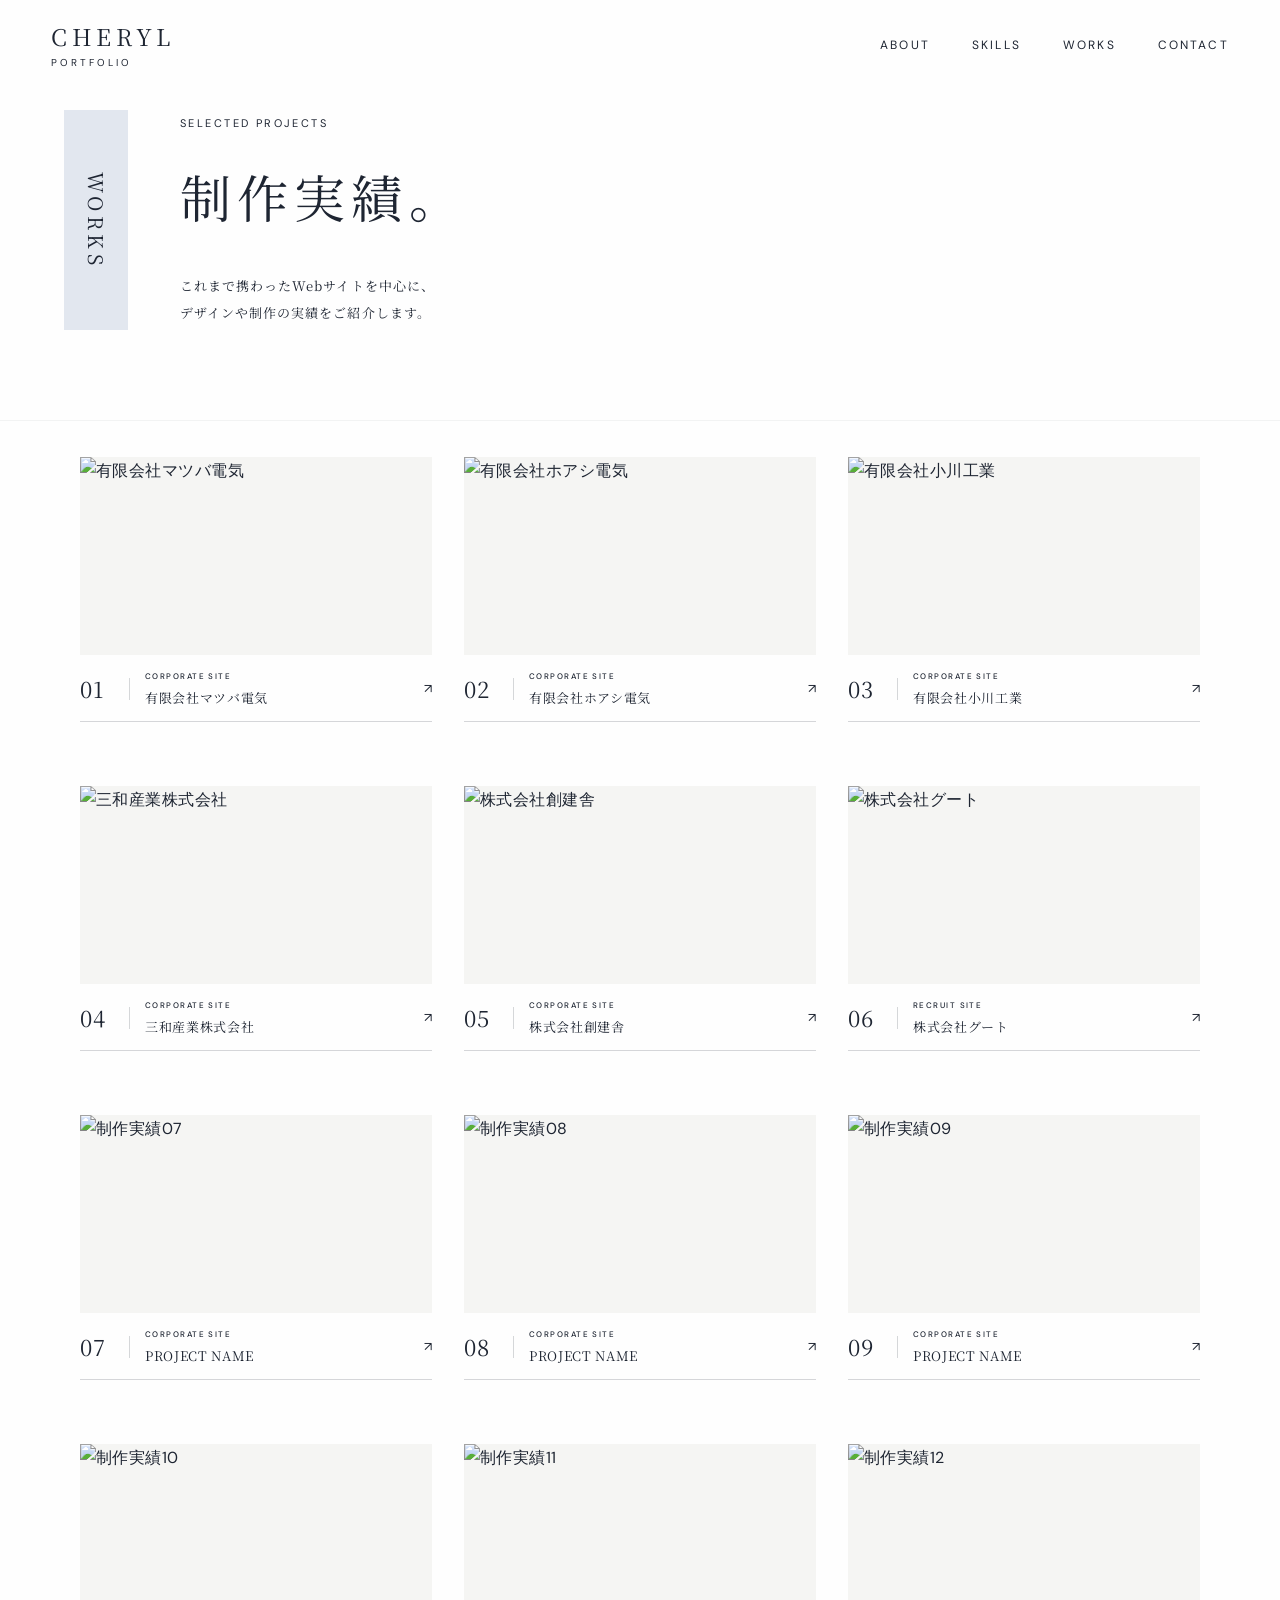
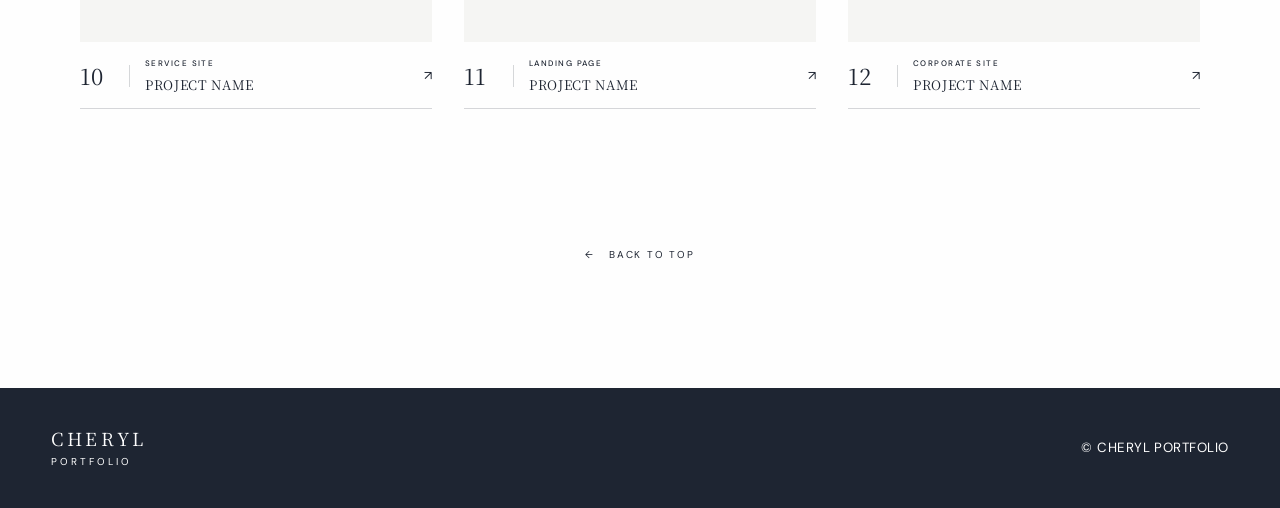
==== works.html @ 63b5ee79 "Add works archive page" ====
<!doctype html>
<html lang="ja">
<head>
    <meta charset="utf-8">
    <meta name="viewport" content="width=device-width, initial-scale=1">
    <title>WORKS | CHERYL PORTFOLIO</title>
    <link rel="preconnect" href="https://fonts.googleapis.com">
    <link rel="preconnect" href="https://fonts.gstatic.com" crossorigin>
    <link href="https://fonts.googleapis.com/css2?family=DM+Sans:wght@400;500;600&family=Noto+Serif+JP:wght@400;500;600&display=swap" rel="stylesheet">
    <link rel="stylesheet" href="style.css">
</head>
<body>
<!-- HEADER -->
<header class="header works-page__header">
    <a class="brand" href="index.html">
    <span class="brand__main">CHERYL</span>
    <span class="brand__sub">PORTFOLIO</span></a>

    <nav class="nav">
        <a href="index.html#about">ABOUT</a>
        <a href="index.html#skills">SKILLS</a>
        <a href="works.html">WORKS</a>
        <a href="index.html#contact">CONTACT</a>
    </nav>
</header>
<main class="works-page">
<!-- ========================================
PAGE TITLE
========================================= -->
<section class="works-page__intro">

<div class="works-page__title-label">
    <span>WORKS</span>
</div>

<div class="works-page__title-content">
    <p class="section__kicker">
    SELECTED PROJECTS
    </p>
    <h1>
        制作実績。
    </h1>
    <p class="works-page__lead">
        これまで携わったWebサイトを中心に、<br>
        デザインや制作の実績をご紹介します。
    </p>
</div>
</section>
<!-- ========================================
PROJECT LIST
========================================= -->
<section class="works-archive">
<div class="works-archive__grid">

    <!-- 01 -->
    <a class="archive-card" href="works/matsuba.html">
    <figure class="archive-card__image">
        <img
        src="assets/projects/archive/work-01.svg"
        alt="有限会社マツバ電気">
    </figure>
    <div class="archive-card__info">
        <span class="archive-card__number">
            01
        </span>
        <div class="archive-card__text">
        <span class="archive-card__category">
            CORPORATE SITE
        </span>
        <h2>
            有限会社マツバ電気
        </h2>
        </div>
        <span class="archive-card__arrow">
            ↗
        </span>
        </div>
    </a>

    <!-- 02 -->
    <a class="archive-card" href="works/hoashi.html">
    <figure class="archive-card__image">
        <img
        src="assets/projects/archive/work-02.svg"
        alt="有限会社ホアシ電気">
    </figure>
    <div class="archive-card__info">
        <span class="archive-card__number">
            02
        </span>
        <div class="archive-card__text">
        <span class="archive-card__category">
            CORPORATE SITE
        </span>
        <h2>
            有限会社ホアシ電気
        </h2>
        </div>
        <span class="archive-card__arrow">
            ↗
        </span>
        </div>
    </a>
    <!-- 03 -->
    <a class="archive-card" href="works/ogawa.html">
    <figure class="archive-card__image">
        <img
        src="assets/projects/archive/work-03.svg"
        alt="有限会社小川工業">
    </figure>
    <div class="archive-card__info">
        <span class="archive-card__number">
            03
        </span>
        <div class="archive-card__text">
        <span class="archive-card__category">
            CORPORATE SITE
        </span>
        <h2>
            有限会社小川工業
        </h2>
        </div>
        <span class="archive-card__arrow">
            ↗
        </span>
        </div>
    </a>
    <!-- 04 -->
    <a class="archive-card" href="works/sanwa.html">
    <figure class="archive-card__image">
        <img
        src="assets/projects/archive/work-04.svg"
        alt="三和産業株式会社">
    </figure>
    <div class="archive-card__info">
        <span class="archive-card__number">
            04
        </span>
        <div class="archive-card__text">
        <span class="archive-card__category">
            CORPORATE SITE
        </span>
        <h2>
            三和産業株式会社
        </h2>
        </div>
        <span class="archive-card__arrow">
            ↗
        </span>
        </div>
    </a>
    <!-- 05 -->
    <a class="archive-card" href="works/soken.html">
    <figure class="archive-card__image">
        <img
        src="assets/projects/archive/work-05.svg"
        alt="株式会社創建舎">
    </figure>
    <div class="archive-card__info">
        <span class="archive-card__number">
            05
        </span>
        <div class="archive-card__text">
        <span class="archive-card__category">
            CORPORATE SITE
        </span>
        <h2>
            株式会社創建舎
        </h2>
        </div>
        <span class="archive-card__arrow">
            ↗
        </span>
        </div>
    </a>
    <!-- 06 -->
    <a class="archive-card" href="works/gut.html">
    <figure class="archive-card__image">
        <img
        src="assets/projects/archive/work-06.svg"
        alt="株式会社グート">
    </figure>
    <div class="archive-card__info">
        <span class="archive-card__number">
            06
        </span>
        <div class="archive-card__text">
        <span class="archive-card__category">
            RECRUIT SITE
        </span>
        <h2>
            株式会社グート
        </h2>
        </div>
        <span class="archive-card__arrow">
            ↗
        </span>
        </div>

    </a>
    <!-- 07 -->
    <a class="archive-card" href="works/project-template.html">
    <figure class="archive-card__image">
        <img
        src="assets/projects/archive/work-07.svg"
        alt="制作実績07">
    </figure>
    <div class="archive-card__info">

        <span class="archive-card__number">
            07
        </span>
        <div class="archive-card__text">
        <span class="archive-card__category">
            CORPORATE SITE
        </span>
        <h2>
            PROJECT NAME
        </h2>
        </div>
        <span class="archive-card__arrow">
            ↗
        </span>
        </div>
    </a>
    <!-- 08 -->
    <a class="archive-card" href="works/project-template.html">
    <figure class="archive-card__image">
        <img
        src="assets/projects/archive/work-08.svg"
        alt="制作実績08">
    </figure>
    <div class="archive-card__info">
        <span class="archive-card__number">
            08
        </span>
        <div class="archive-card__text">
        <span class="archive-card__category">
            CORPORATE SITE
        </span>
        <h2>
            PROJECT NAME
        </h2>
        </div>
        <span class="archive-card__arrow">
            ↗
        </span>
        </div>
    </a>
    <!-- 09 -->
    <a class="archive-card" href="works/project-template.html">
    <figure class="archive-card__image">
        <img
        src="assets/projects/archive/work-09.svg"
        alt="制作実績09">
    </figure>
    <div class="archive-card__info">
        <span class="archive-card__number">
            09
        </span>
        <div class="archive-card__text">
        <span class="archive-card__category">
            CORPORATE SITE
        </span>
        <h2>
            PROJECT NAME
        </h2>
        </div>
        <span class="archive-card__arrow">
            ↗
        </span>
        </div>
    </a>
    <!-- 10 -->
    <a class="archive-card" href="works/project-template.html">
    <figure class="archive-card__image">
        <img
        src="assets/projects/archive/work-10.svg"
        alt="制作実績10">
    </figure>
    <div class="archive-card__info">
        <span class="archive-card__number">
            10
        </span>
        <div class="archive-card__text">
        <span class="archive-card__category">
            SERVICE SITE
        </span>
        <h2>
            PROJECT NAME
        </h2>
        </div>
        <span class="archive-card__arrow">
            ↗
        </span>
        </div>
    </a>
    <!-- 11 -->
    <a class="archive-card" href="works/project-template.html">
    <figure class="archive-card__image">
        <img
        src="assets/projects/archive/work-11.svg"
        alt="制作実績11">
    </figure>
    <div class="archive-card__info">
        <span class="archive-card__number">
            11
        </span>
        <div class="archive-card__text">
        <span class="archive-card__category">
            LANDING PAGE
        </span>
        <h2>
            PROJECT NAME
        </h2>
        </div>
        <span class="archive-card__arrow">
            ↗
        </span>
        </div>
    </a>
    <!-- 12 -->
    <a class="archive-card" href="works/project-template.html">
    <figure class="archive-card__image">
        <img
        src="assets/projects/archive/work-12.svg"
        alt="制作実績12">
    </figure>
    <div class="archive-card__info">
        <span class="archive-card__number">
            12
        </span>
        <div class="archive-card__text">
        <span class="archive-card__category">
            CORPORATE SITE
        </span>
        <h2>
            PROJECT NAME
        </h2>
        </div>
        <span class="archive-card__arrow">
            ↗
        </span>
        </div>
    </a>
</div>
</section>

    <!-- BACK -->
    <div class="works-page__back">
    <a href="index.html#works">
        <span>←</span>
        BACK TO TOP
    </a>
    </div>
</main>
<footer class="footer">
    <div class="brand brand--footer">
    <span class="brand__main">CHERYL</span>
    <span class="brand__sub">PORTFOLIO</span>
    </div>
    <small>
    © CHERYL PORTFOLIO
    </small>
</footer>

</body>
</html>
---- style.css ----
:root{--ice:#E2E7EF;
    --ink:#1E2532;
    --white:#FEFEFE;
    --line:rgba(30,37,50,.18);
    --serif:"Noto Serif JP",serif;
    --sans:"DM Sans",Arial,sans-serif}
*{box-sizing:border-box}
html{scroll-behavior:smooth}
body{margin:0;color:var(--ink);
    background:var(--white);
    font-family:var(--sans);
    line-height:1.8;
    letter-spacing:.03em}
    img{display:block;
        width:100%}
    a{color:inherit;
        text-decoration:none}
    figure,p,h1,h2,h3{margin:0}
    section{scroll-margin-top:90px}

.loader{position:fixed;
    inset:0;
    z-index:9999;
    background:var(--ice);
    display:grid;
    place-items:center;
    transition:opacity .7s ease,
    visibility .7s ease}
    .loader.is-hidden{
        opacity:0;
        visibility:hidden}
    .loader__inner{text-align:center}
    .loader__brand{font-family:var(--serif);
        font-size:28px;
        letter-spacing:.16em;
        line-height:1.2}
        .loader__brand span{
            font-size:12px;
            letter-spacing:.28em}
        .loader__ring{
            width:130px;
            height:130px;
            margin:42px auto 30px;
            border:1px solid var(--ink);
            border-radius:50%;
            position:relative}
            .loader__ring::after{
                content:"";
                position:absolute;
                width:8px;
                height:8px;
                border-radius:50%;
                background:var(--ink);
                top:-4px;
                left:61px;
                animation:spinDot 1.5s linear infinite;
                transform-origin:4px 69px}
            .loader__text{
                font-size:11px;
                letter-spacing:.35em}
            @keyframes spinDot{to{transform:rotate(360deg)}}
.header{height:92px;padding:0 4vw;
    display:flex;
    align-items:center;
    justify-content:space-between;
    position:absolute;
    inset:0 0 auto 0;
    z-index:20}
.brand{display:inline-flex;
    flex-direction:column;
    line-height:1.1}
.brand__main{font-family:var(--serif);
    font-size:23px;
    letter-spacing:.2em}
.brand__sub{font-size:10px;
    letter-spacing:.3em;
    margin-top:7px}
.nav{
    display:flex;
    gap:42px;
    font-size:12px;letter-spacing:.18em}
.nav a{position:relative}
.nav a::after{content:"";
    position:absolute;
    left:0;
    bottom:-6px;
    width:0;
    height:1px;
    background:currentColor;
    transition:.3s}
.nav a:hover::after{width:100%}
.mv{min-height:760px;
    height:100vh;
    position:relative;
    overflow:hidden;
    background:var(--white)}
.mv__image-wrap{
    position:absolute;
    right:0;
    top:0;width:74%;height:100%}
.mv__image{
    height:100%;
    object-fit:cover}
.mv__copy-panel{
    position:absolute;
    left:11.5%;
    top:13%;
    width:220px;
    min-height:520px;
    padding:46px 34px;
    background:var(--ice);
    z-index:3;
    display:flex;
    gap:28px;
    justify-content:center}
.vertical-text{writing-mode:vertical-rl;
    text-orientation:mixed}
.mv__title{font-family:var(--serif);
    font-size:50px;
    font-weight:500;
    line-height:1.55;
    letter-spacing:.08em}
.mv__eyebrow{font-family:var(--serif);
    font-size:15px;
    letter-spacing:.15em;padding-top:70px}
.mv__circle{position:absolute;
    right:9%;
    top:13%;
    width:190px;
    height:190px;
    z-index:4;
    animation:rotateCircle 18s linear infinite}
.mv__circle svg{
    width:100%;
    height:100%}
.mv__circle text{font-family:var(--sans);
    font-size:11px;
    letter-spacing:2.8px;
    fill:var(--white)}
@keyframes rotateCircle{to{transform:rotate(360deg)}}
.mv__index{
    position:absolute;
    left:4.8%;bottom:13%;display:flex;flex-direction:column;align-items:center;gap:10px;font-size:12px}
.mv__index i{
    width:1px;
    height:42px;
    background:var(--ink)}
.scroll{
    position:absolute;
    right:4.5%;
    bottom:7%;
    color:var(--white);
    writing-mode:vertical-rl;
    font-size:11px;
    letter-spacing:.18em;
    display:flex;
    align-items:center;
    gap:14px}
.scroll span{
    display:block;
    width:1px;
    height:56px;
    background:var(--white)}
.section{
    padding:140px 4vw;
    max-width:1440px;
    margin:0 auto}
.section__head{
    display:grid;
    grid-template-columns:80px 1fr;
    gap:40px;
    margin-bottom:70px;
    align-items:start}
.section__label{
    background:var(--ice);min-height:220px;padding:22px 24px;font-family:var(--serif);font-size:21px;letter-spacing:.12em}
.section__kicker{
    font-size:11px;
    letter-spacing:.22em;
    margin-bottom:16px}
.section h2{
    font-family:var(--serif);
    font-weight:500;
    font-size:44px;
    line-height:1.55;
    letter-spacing:.06em
}

/* ABOUT SECTION */
.about__grid{
    display:grid;
    grid-template-columns:1fr 1.05fr;
    gap:8vw;
    align-items:center;
    padding-left:120px
}
.about__text{max-width:540px}
.about__text .lead{
    font-family:var(--serif);
    font-size:22px;
    line-height:2;
    margin-bottom:28px
}
.about__visual{
    aspect-ratio:4/3;
    overflow:hidden}
.about__visual img{
        height:100%;
        object-fit:cover
}

/* SKILLS SECTION */
.skills{
    background:linear-gradient(90deg,var(--white),#f8fafc)}
.skills__grid{
    position: relative;
    padding-left:120px;
    display:grid;
    grid-template-columns:repeat(4,1fr);
    border-top:1px solid var(--line);
    border-left:1px solid var(--line)}
.skills__grid::after {
    content: "";
    position: absolute;
    left: 0;
    bottom: 0;
    width: 120px;
    height: 1px;
    background: var(--line);
}
.skill-card{
    min-height:280px;
    padding:34px 28px;
    border-right:1px solid var(--line);
    border-bottom:1px solid var(--line);
    transition:.3s ease}
.skill-card:hover{
    background:var(--ice)}
.skill-card__no{font-size:11px;opacity:.6}
.skill-card h3{font-family:var(--serif);
    font-size:22px;
    font-weight:500;
    margin:48px 0 20px;
    letter-spacing:.12em}
.skill-card p{font-size:13px}

/* WORKS SECTION */
.works__grid{
    padding-left:120px;
    display:grid;
    grid-template-columns:repeat(3,1fr);
    gap:64px 28px
}
.work-card figure{
    aspect-ratio:4/3;
    overflow:hidden;
    background:var(--ice)
}
.work-card img{
    height:100%;
    object-fit:cover;
    transition:transform .55s ease
}
.work-card:hover img{transform:scale(1.035)}
.work-card__meta{
    display:flex;
    justify-content:space-between;
    margin-top:18px;
    padding-top:12px;
    border-top:1px solid var(--line)
}
.work-card__meta span{font-family:var(--serif);font-size:18px}
.work-card__meta small{font-size:10px;letter-spacing:.15em}
.work-card h3{font-family:var(--serif);font-weight:500;font-size:21px;margin-top:14px}
.work-card p{font-size:12px;opacity:.65;margin-top:4px}
/* WORKS VIEW MORE */
.works__more {
    display: flex;
    justify-content: flex-end;
    margin-top: 64px;
}
.works__button {
    width: 220px;
    height: 62px;
    padding: 0 24px;
    display: flex;
    align-items: center;
    justify-content: space-between;
    background: #1E2532;
    border: 1px solid #1E2532;
    color: #FEFEFE;
    font-size: 11px;
    letter-spacing: .18em;
    transition: .3s ease;
}
.works__button span {
    font-size: 16px;
    transition: transform .3s ease;
}
/* hover */
.works__button:hover {
    background: #FEFEFE;
    color: #1E2532;
}
.works__button:hover span {
    transform: translate(3px, -3px);
}
/* CONTACT SECTION */
.contact{
    background:var(--ice);
    padding:120px 5vw;
    margin-top:30px
}
.contact__inner{
    max-width:1100px;
    margin:0 auto;
    display:grid;
    grid-template-columns:140px 1fr auto;
    gap:42px;
    align-items:center
}
.contact__label{writing-mode:vertical-rl;font-family:var(--serif);letter-spacing:.2em}
.contact h2{font-family:var(--serif);font-weight:500;font-size:42px;line-height:1.55;margin-bottom:14px}
.contact p{font-size:13px}
.contact__button{min-width:220px;height:62px;border:1px solid var(--ink);display:flex;align-items:center;justify-content:space-between;padding:0 24px;font-size:11px;letter-spacing:.18em;transition:.3s}
.contact__button:hover{background:var(--ink);color:var(--white)}
.footer{background:var(--ink);color:var(--white);min-height:120px;padding:30px 4vw;display:flex;align-items:center;justify-content:space-between}
.brand--footer .brand__main{font-size:18px}
.footer p{font-size:10px;letter-spacing:.14em}
.reveal{opacity:0;transform:translateY(24px);transition:opacity .8s ease,transform .8s ease}
.reveal.is-visible{opacity:1;transform:none}
@media(max-width:980px){
    .nav{gap:18px}
    .mv__image-wrap{width:100%;opacity:.72}
    .mv__copy-panel{left:7%;top:15%}
    .section{padding:100px 5vw}
    .about__grid,.skills__grid,.works__grid{padding-left:0}
    .skills__grid{grid-template-columns:repeat(2,1fr)}
    .works__grid{grid-template-columns:repeat(2,1fr)}
    .contact__inner{grid-template-columns:1fr}
    .contact__label{writing-mode:horizontal-tb}
}
@media(max-width:680px){
    .header{height:72px}
    .nav{display:none}
    .mv{min-height:680px}
    .mv__copy-panel{width:180px;min-height:430px;left:7%;top:18%;padding:30px 24px}
    .mv__title{font-size:38px}
    .mv__eyebrow{font-size:12px}
    .mv__circle{width:130px;height:130px;right:5%;top:18%}
    .section__head{grid-template-columns:54px 1fr;gap:20px}
    .section__label{min-height:170px;padding:18px 14px;font-size:16px}
    .section h2,.contact h2{font-size:32px}
    .about__grid{grid-template-columns:1fr}
    .skills__grid,.works__grid{grid-template-columns:1fr}
    .skill-card{min-height:auto}
    .mv__image-wrap {
    width: 100%;
    height: 100%;
    opacity: 1;}
    /* .mv__image {
    width: 100%;
    height: 100%;
    object-fit: cover;
    object-position: 32% center;} */

  /* キャッチコピーを右側へ */
    /* .mv__copy-panel {
    left: auto;
    right: 5%;
    top: 17%;
    width: 165px;
    min-height: 420px;
    padding: 28px 20px;}
    .mv__title {
    font-size: 36px;}
    .mv__eyebrow {
    font-size: 11px;
    padding-top: 60px;} */

}
.skill-card__icon {
    display: block;
    width: 48px;
    height: 48px;
    object-fit: contain;
    margin: 0 0 24px;
}
.skills__grid .skill-card {
    background: rgba(231, 233, 238, 0.25);
}
/* =========================================
   WORKS ARCHIVE PAGE
========================================= */

.works-page {
  padding-top: 40px;
  color: #1E2532;
}


/* -----------------------------------------
   PAGE INTRO
----------------------------------------- */

.works-page__intro {
  max-width: 1280px;
  margin: 0 auto;
  padding: 70px 5vw 90px;

  display: grid;
  grid-template-columns: 64px 1fr;
  gap: 52px;
}


.works-page__title-label {
  min-height: 220px;

  display: flex;
  justify-content: center;
  align-items: center;

  background: #E2E7EF;
}


.works-page__title-label span {
  writing-mode: vertical-rl;

  font-family: var(--serif);
  font-size: 20px;
  letter-spacing: .22em;
}


.works-page__title-content {
  align-self: center;
}


.works-page__title-content h1 {
  margin: 14px 0 0;

  font-family: var(--serif);
  font-size: clamp(38px, 4vw, 54px);
  font-weight: 400;
  letter-spacing: .12em;
}


.works-page__lead {
  margin-top: 30px;

  font-family: var(--serif);
  font-size: 13px;
  line-height: 2.1;
  letter-spacing: .08em;
}


/* -----------------------------------------
   ARCHIVE
----------------------------------------- */

.works-archive {
  padding: 36px 5vw 130px;

  border-top: 1px solid rgba(30, 37, 50, .05);
}


.works-archive__grid {
  max-width: 1120px;
  margin: 0 auto;

  display: grid;
  grid-template-columns: repeat(3, minmax(0, 1fr));

  column-gap: 32px;
  row-gap: 64px;
}


/* -----------------------------------------
   CARD
----------------------------------------- */

.archive-card {
  display: block;

  min-width: 0;

  color: #1E2532;
  text-decoration: none;
}


.archive-card__image {
  width: 100%;

  margin: 0;

  aspect-ratio: 16 / 9;

  overflow: hidden;

  background: #F5F5F3;
}


.archive-card__image img {
  width: 100%;
  height: 100%;

  display: block;

  object-fit: cover;

  transition:
    transform .7s cubic-bezier(.2, .6, .2, 1),
    opacity .4s ease;
}


.archive-card:hover .archive-card__image img {
  transform: scale(1.035);
}


/* -----------------------------------------
   CARD INFORMATION
----------------------------------------- */

.archive-card__info {
  position: relative;

  min-height: 67px;

  display: grid;
  grid-template-columns: 50px 1fr 20px;
  gap: 15px;

  align-items: center;

  padding: 14px 0 13px;

  border-bottom: 1px solid rgba(30, 37, 50, .18);
}


.archive-card__number {
  padding-right: 14px;

  border-right: 1px solid rgba(30, 37, 50, .18);

  font-family: var(--serif);
  font-size: 22px;
  line-height: 1;
  letter-spacing: .04em;
}


.archive-card__text {
  min-width: 0;
}


.archive-card__category {
  display: block;

  margin-bottom: 5px;

  font-family: var(--sans);
  font-size: 8px;
  font-weight: 500;

  letter-spacing: .18em;
}


.archive-card__text h2 {
  margin: 0;

  overflow: hidden;

  font-family: var(--serif);
  font-size: 13px;
  font-weight: 400;

  line-height: 1.5;
  letter-spacing: .05em;

  white-space: nowrap;
  text-overflow: ellipsis;
}


.archive-card__arrow {
  justify-self: end;

  font-size: 13px;

  transition: transform .3s ease;
}


.archive-card:hover .archive-card__arrow {
  transform: translate(3px, -3px);
}


/* -----------------------------------------
   BACK
----------------------------------------- */

.works-page__back {
  padding: 0 5vw 120px;

  text-align: center;
}


.works-page__back a {
  display: inline-flex;
  align-items: center;
  gap: 14px;

  color: #1E2532;

  font-size: 10px;
  letter-spacing: .18em;
}


.works-page__back span {
  transition: transform .3s ease;
}


.works-page__back a:hover span {
  transform: translateX(-4px);
}


/* =========================================
   TABLET
========================================= */

@media (max-width: 960px) {

  .works-page__intro {
    padding-top: 50px;

    grid-template-columns: 58px 1fr;

    gap: 36px;
  }


  .works-archive__grid {
    grid-template-columns: repeat(2, minmax(0, 1fr));

    column-gap: 24px;
    row-gap: 58px;
  }

}


/* =========================================
   SMARTPHONE
========================================= */

@media (max-width: 680px) {

  .works-page {
    padding-top: 0;
  }


  .works-page__intro {
    padding:
      50px
      5vw
      65px;

    grid-template-columns: 48px 1fr;

    gap: 22px;
  }


  .works-page__title-label {
    min-height: 190px;
  }


  .works-page__title-label span {
    font-size: 15px;
  }


  .works-page__title-content h1 {
    font-size: 32px;
  }


  .works-page__lead {
    margin-top: 22px;

    font-size: 11px;
  }


  .works-archive {
    padding:
      30px
      5vw
      90px;
  }


  /* SPは2カラム */
  .works-archive__grid {
    grid-template-columns: repeat(2, minmax(0, 1fr));

    column-gap: 12px;
    row-gap: 42px;
  }


  .archive-card__info {
    min-height: 58px;

    grid-template-columns: 34px 1fr 14px;

    gap: 8px;

    padding:
      11px
      0;
  }


  .archive-card__number {
    padding-right: 7px;

    font-size: 17px;
  }


  .archive-card__category {
    margin-bottom: 3px;

    font-size: 6px;
    letter-spacing: .12em;
  }


  .archive-card__text h2 {
    font-size: 10px;
  }


  .archive-card__arrow {
    font-size: 10px;
  }


  .works-page__back {
    padding-bottom: 80px;
  }

}


/* =========================================
   SMALL SMARTPHONE
========================================= */

@media (max-width: 480px) {

  /*
    かなり小さい端末では1カラム。
    写真・会社名の視認性を優先します。
  */

  .works-archive__grid {
    grid-template-columns: 1fr;

    row-gap: 52px;
  }


  .archive-card__info {
    grid-template-columns: 45px 1fr 18px;

    gap: 12px;
  }


  .archive-card__number {
    font-size: 20px;
  }


  .archive-card__category {
    font-size: 7px;
  }


  .archive-card__text h2 {
    font-size: 12px;
  }

}
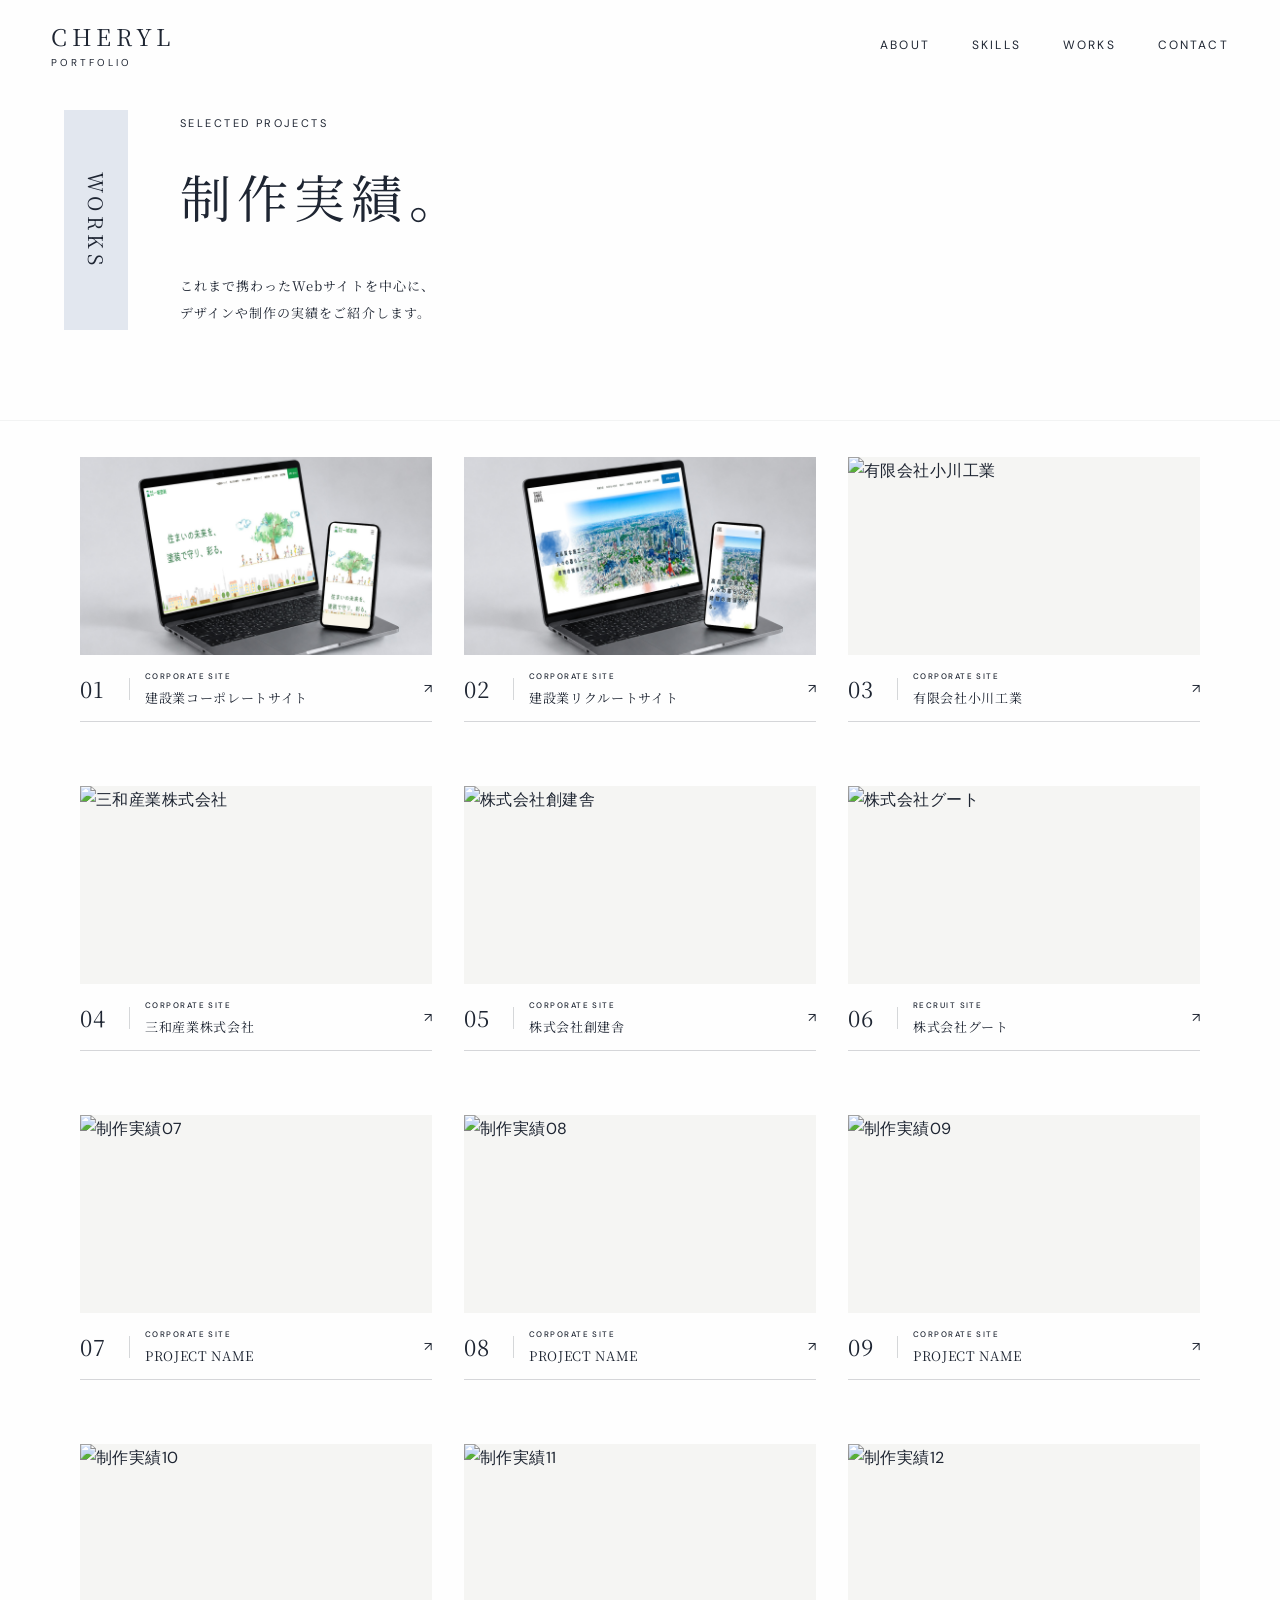
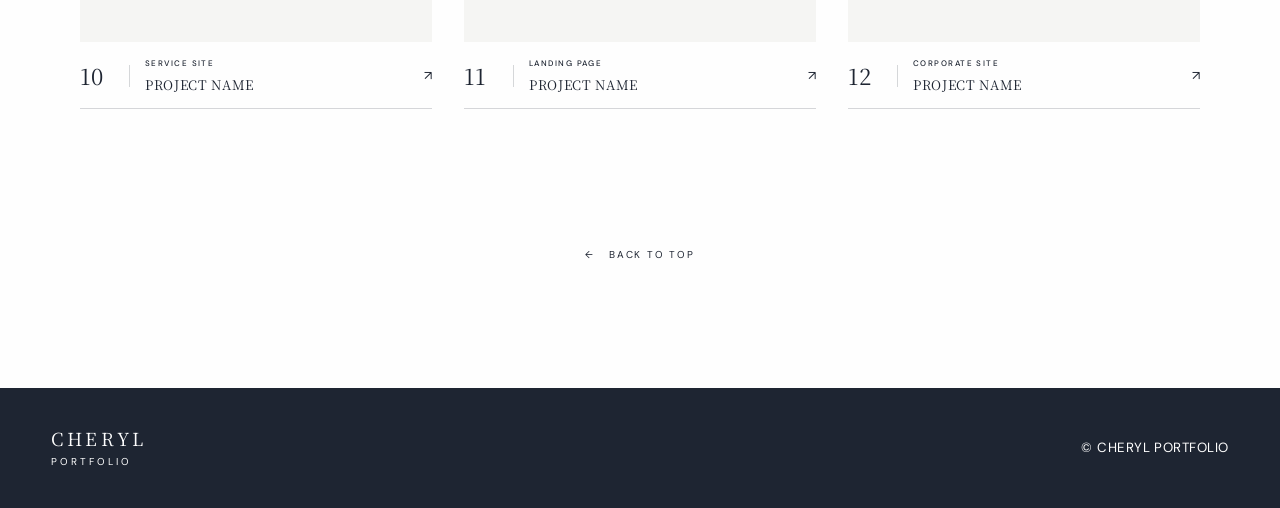
==== commit c17ac803: "Update portfolio" ====
--- a/works.html
+++ b/works.html
@@ -53,11 +53,11 @@
 <div class="works-archive__grid">
 
     <!-- 01 -->
-    <a class="archive-card" href="works/matsuba.html">
-    <figure class="archive-card__image">
-        <img
-        src="assets/projects/archive/work-01.svg"
-        alt="有限会社マツバ電気">
+    <a class="archive-card" href="works/project-ichijyou.html">
+    <figure class="archive-card__image">
+        <img
+        src="assets/images/works/ichijyou/works-ichjyou.jpg"
+        alt="一城塗装">
     </figure>
     <div class="archive-card__info">
         <span class="archive-card__number">
@@ -68,7 +68,7 @@
             CORPORATE SITE
         </span>
         <h2>
-            有限会社マツバ電気
+            建設業コーポレートサイト
         </h2>
         </div>
         <span class="archive-card__arrow">
@@ -78,11 +78,11 @@
     </a>
 
     <!-- 02 -->
-    <a class="archive-card" href="works/hoashi.html">
-    <figure class="archive-card__image">
-        <img
-        src="assets/projects/archive/work-02.svg"
-        alt="有限会社ホアシ電気">
+    <a class="archive-card" href="works/project-soshu.html">
+    <figure class="archive-card__image">
+        <img
+        src="assets/images/works/soshu/works-soshu.jpg"
+        alt="SOSHU">
     </figure>
     <div class="archive-card__info">
         <span class="archive-card__number">
@@ -93,7 +93,7 @@
             CORPORATE SITE
         </span>
         <h2>
-            有限会社ホアシ電気
+            建設業リクルートサイト
         </h2>
         </div>
         <span class="archive-card__arrow">
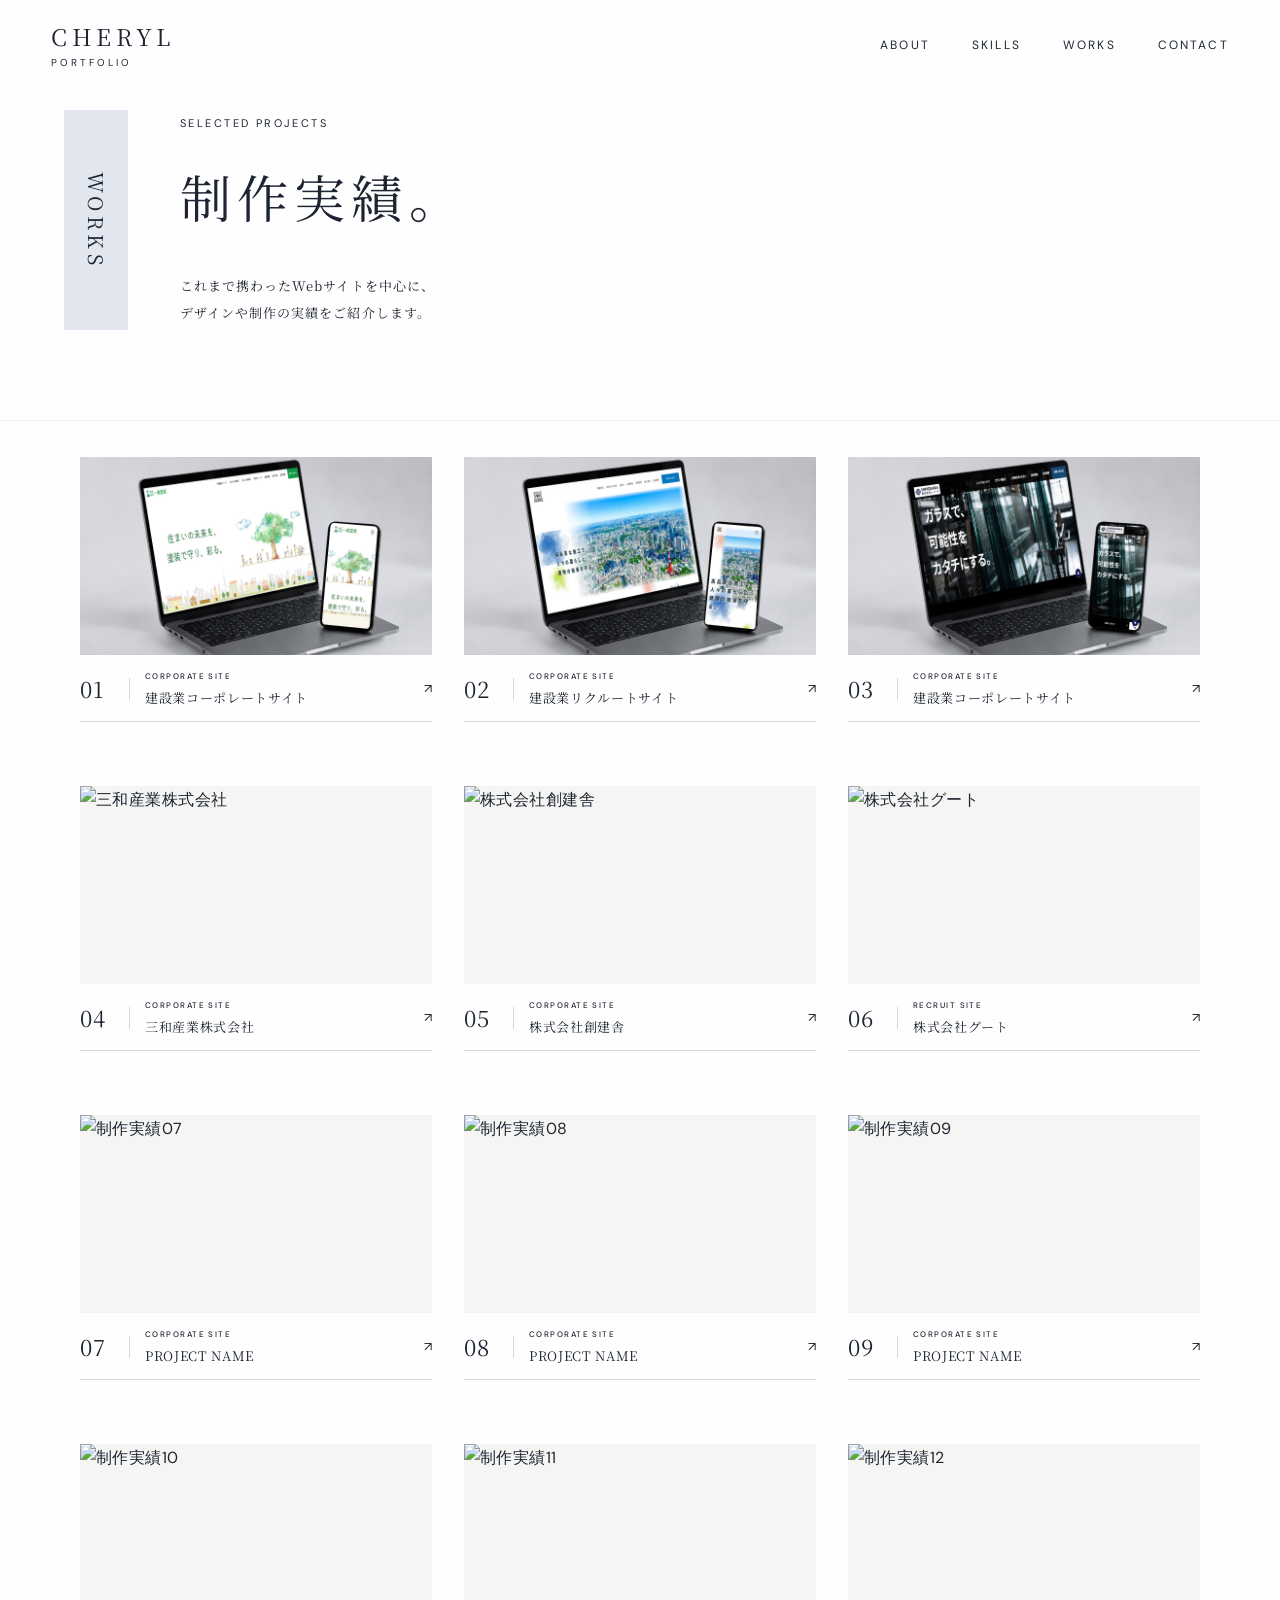
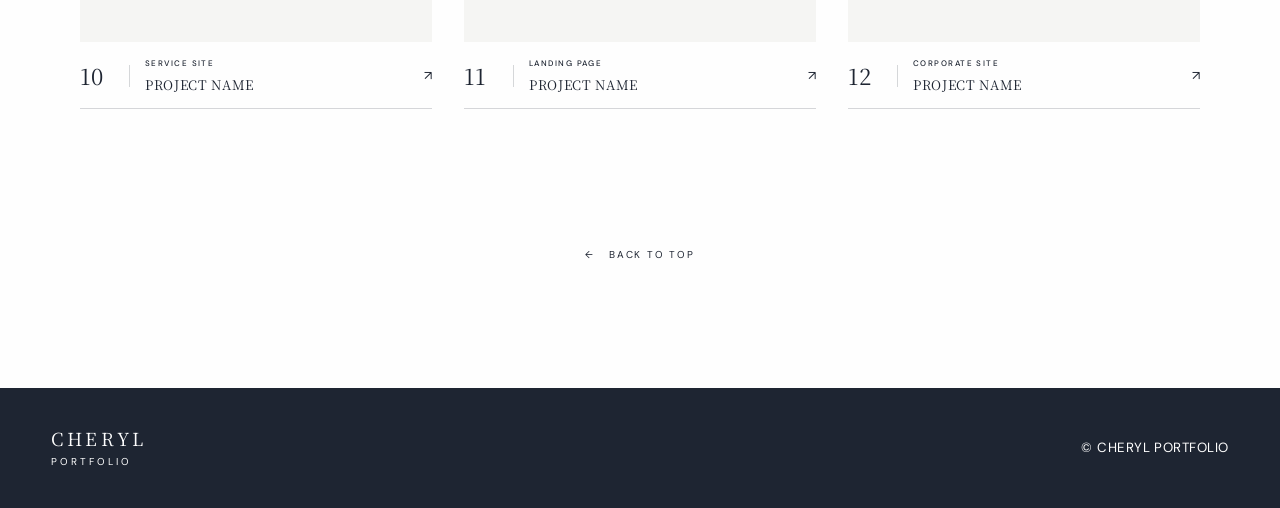
==== commit 93c4134f: "Update portfolio" ====
--- a/works.html
+++ b/works.html
@@ -102,11 +102,11 @@
         </div>
     </a>
     <!-- 03 -->
-    <a class="archive-card" href="works/ogawa.html">
-    <figure class="archive-card__image">
-        <img
-        src="assets/projects/archive/work-03.svg"
-        alt="有限会社小川工業">
+    <a class="archive-card" href="works/project-shinohara.html">
+    <figure class="archive-card__image">
+        <img
+        src="assets/images/works/shinohara/works-shinohara.jpg"
+        alt="shinohara">
     </figure>
     <div class="archive-card__info">
         <span class="archive-card__number">
@@ -117,7 +117,7 @@
             CORPORATE SITE
         </span>
         <h2>
-            有限会社小川工業
+            建設業コーポレートサイト
         </h2>
         </div>
         <span class="archive-card__arrow">
--- a/style.css
+++ b/style.css
@@ -813,4 +813,353 @@
     font-size: 12px;
   }
 
-}+}
+
+/* =========================================================
+   SP RESPONSIVE ADJUSTMENTS
+   ※ MVの見た目は既存デザインを維持するため、この追加CSSでは触れていません。
+========================================================= */
+
+/* ---------- TABLET / SMALL DESKTOP ---------- */
+@media (max-width: 980px) {
+
+  .section {
+    padding: 96px 5vw;
+  }
+
+  .section__head {
+    margin-bottom: 56px;
+  }
+
+  .about__grid {
+    gap: 48px;
+  }
+
+  .works__grid {
+    gap: 52px 22px;
+  }
+
+  .contact {
+    padding: 96px 5vw;
+  }
+
+  .contact__inner {
+    gap: 28px;
+  }
+
+}
+
+
+/* ---------- SMARTPHONE ---------- */
+@media (max-width: 680px) {
+
+  body {
+    overflow-x: hidden;
+  }
+
+  /* SECTION COMMON */
+  .section {
+    padding: 76px 5vw;
+  }
+
+  .section__head {
+    grid-template-columns: 46px 1fr;
+    gap: 18px;
+    margin-bottom: 42px;
+  }
+
+  .section__label {
+    min-height: 150px;
+    padding: 16px 12px;
+    font-size: 15px;
+    letter-spacing: .1em;
+  }
+
+  .section__kicker {
+    margin-bottom: 10px;
+    font-size: 9px;
+    letter-spacing: .18em;
+  }
+
+  .section h2 {
+    font-size: clamp(27px, 8vw, 34px);
+    line-height: 1.55;
+    letter-spacing: .04em;
+  }
+
+
+  /* ABOUT */
+  .about__grid {
+    grid-template-columns: 1fr;
+    gap: 34px;
+    padding-left: 0;
+  }
+
+  .about__text {
+    max-width: none;
+  }
+
+  .about__text .lead {
+    margin-bottom: 20px;
+    font-size: 17px;
+    line-height: 1.95;
+  }
+
+  .about__text p:not(.lead) {
+    font-size: 13px;
+    line-height: 2;
+  }
+
+  .about__visual {
+    aspect-ratio: 4 / 3;
+  }
+
+
+  /* SKILLS */
+  .skills__grid {
+    padding-left: 0;
+    grid-template-columns: 1fr;
+    border-left: 1px solid var(--line);
+  }
+
+  .skills__grid::after {
+    display: none;
+  }
+
+  .skill-card {
+    min-height: auto;
+    padding: 28px 24px 30px;
+  }
+
+  .skill-card__icon {
+    width: 44px;
+    height: 44px;
+    margin: 16px 0 20px;
+  }
+
+  .skill-card h3 {
+    margin: 0 0 14px;
+    font-size: 19px;
+  }
+
+  .skill-card p {
+    font-size: 12px;
+    line-height: 1.8;
+  }
+
+
+  /* TOP WORKS */
+  .works__grid {
+    padding-left: 0;
+    grid-template-columns: 1fr;
+    gap: 48px;
+  }
+
+  .work-card figure {
+    aspect-ratio: 16 / 10;
+  }
+
+  .work-card__meta {
+    margin-top: 14px;
+    padding-top: 10px;
+  }
+
+  .work-card h3 {
+    margin-top: 10px;
+    font-size: 18px;
+  }
+
+  .work-card p {
+    margin-top: 2px;
+    font-size: 11px;
+  }
+
+  .works__more {
+    margin-top: 42px;
+  }
+
+  .works__button {
+    width: 100%;
+    max-width: 100%;
+  }
+
+
+  /* CONTACT */
+  .contact {
+    margin-top: 0;
+    padding: 76px 5vw;
+  }
+
+  .contact__inner {
+    grid-template-columns: 1fr;
+    gap: 26px;
+  }
+
+  .contact__label {
+    writing-mode: horizontal-tb;
+    font-size: 11px;
+    letter-spacing: .18em;
+  }
+
+  .contact h2 {
+    font-size: 28px;
+    line-height: 1.55;
+  }
+
+  .contact p {
+    margin-top: 12px;
+    font-size: 12px;
+    line-height: 1.8;
+  }
+
+  .contact__button {
+    width: 100%;
+    min-width: 0;
+  }
+
+
+  /* FOOTER */
+  .footer {
+    min-height: 104px;
+    padding: 26px 5vw;
+    gap: 20px;
+  }
+
+  .footer p {
+    font-size: 8px;
+  }
+
+
+  /* WORKS ARCHIVE */
+  .works-page__intro {
+    padding: 48px 5vw 58px;
+    grid-template-columns: 44px 1fr;
+    gap: 18px;
+  }
+
+  .works-page__title-label {
+    min-height: 170px;
+  }
+
+  .works-page__title-label span {
+    font-size: 14px;
+    letter-spacing: .16em;
+  }
+
+  .works-page__title-content h1 {
+    font-size: 30px;
+    line-height: 1.5;
+  }
+
+  .works-page__lead {
+    margin-top: 18px;
+    font-size: 10.5px;
+    line-height: 1.9;
+  }
+
+  .works-archive {
+    padding: 28px 5vw 82px;
+  }
+
+  .works-archive__grid {
+    grid-template-columns: repeat(2, minmax(0, 1fr));
+    column-gap: 12px;
+    row-gap: 40px;
+  }
+
+  .archive-card__info {
+    min-height: 56px;
+    grid-template-columns: 32px 1fr 12px;
+    gap: 7px;
+    padding: 10px 0;
+  }
+
+  .archive-card__number {
+    padding-right: 6px;
+    font-size: 16px;
+  }
+
+  .archive-card__category {
+    margin-bottom: 2px;
+    font-size: 6px;
+    letter-spacing: .1em;
+  }
+
+  .archive-card__text h2 {
+    font-size: 9.5px;
+    line-height: 1.45;
+  }
+
+  .archive-card__arrow {
+    font-size: 9px;
+  }
+
+  .works-page__back {
+    padding-bottom: 72px;
+  }
+
+}
+
+
+/* ---------- SMALL SMARTPHONE ---------- */
+@media (max-width: 480px) {
+
+  .section {
+    padding: 68px 5vw;
+  }
+
+  .section__head {
+    grid-template-columns: 42px 1fr;
+    gap: 16px;
+    margin-bottom: 36px;
+  }
+
+  .section__label {
+    min-height: 140px;
+    font-size: 14px;
+  }
+
+  .about__text .lead {
+    font-size: 16px;
+  }
+
+  .skill-card {
+    padding: 26px 22px 28px;
+  }
+
+  .works__grid {
+    gap: 44px;
+  }
+
+  .contact {
+    padding: 68px 5vw;
+  }
+
+  .contact h2 {
+    font-size: 26px;
+  }
+
+  /* 一覧ページは狭い端末では1カラム */
+  .works-archive__grid {
+    grid-template-columns: 1fr;
+    row-gap: 46px;
+  }
+
+  .archive-card__info {
+    grid-template-columns: 42px 1fr 16px;
+    gap: 10px;
+  }
+
+  .archive-card__number {
+    font-size: 18px;
+  }
+
+  .archive-card__category {
+    font-size: 7px;
+  }
+
+  .archive-card__text h2 {
+    font-size: 11px;
+  }
+
+}
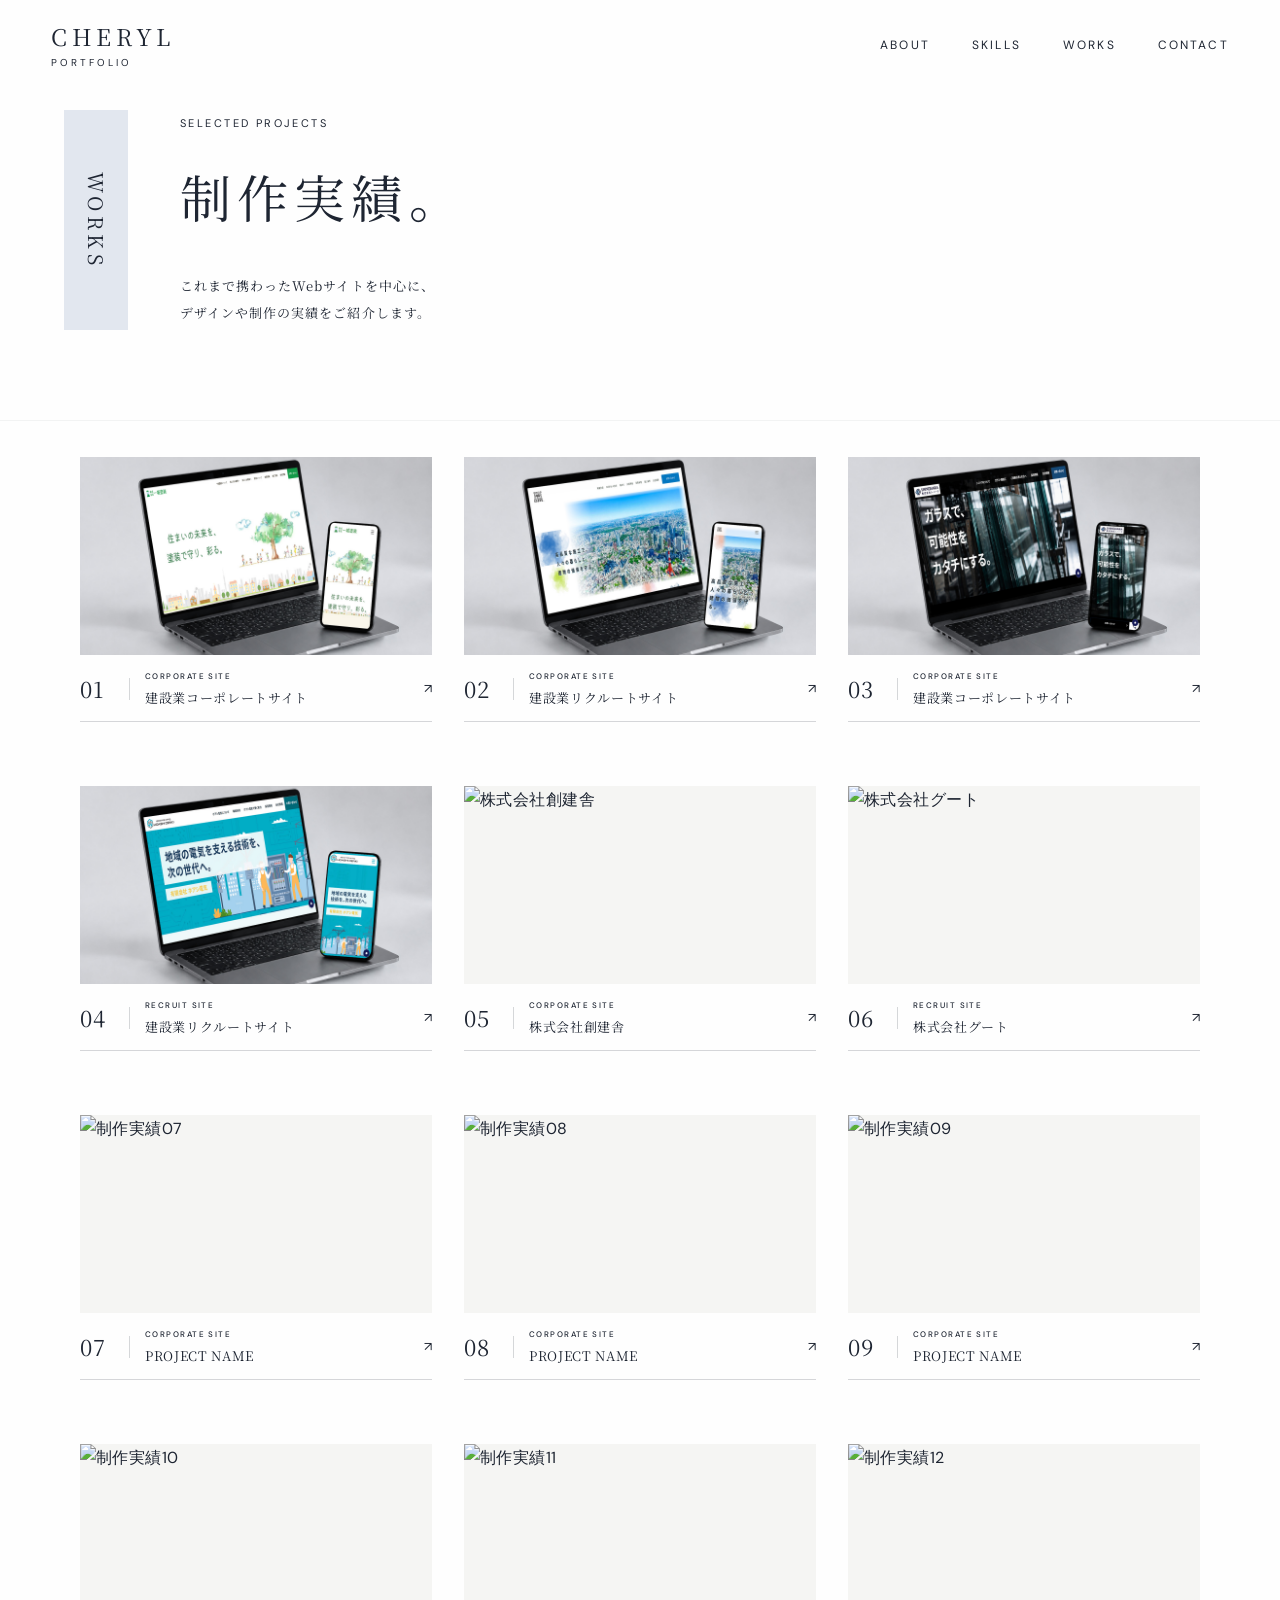
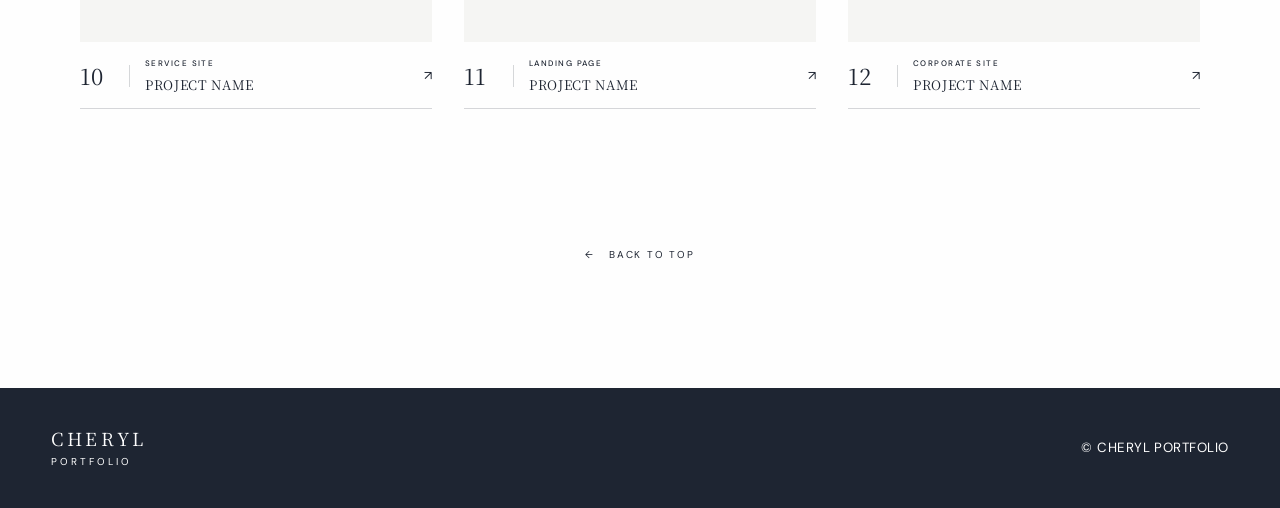
==== commit 23e84075: "Update portfolio" ====
--- a/works.html
+++ b/works.html
@@ -126,11 +126,11 @@
         </div>
     </a>
     <!-- 04 -->
-    <a class="archive-card" href="works/sanwa.html">
-    <figure class="archive-card__image">
-        <img
-        src="assets/projects/archive/work-04.svg"
-        alt="三和産業株式会社">
+    <a class="archive-card" href="works/project-hoashi.html">
+    <figure class="archive-card__image">
+        <img
+        src="assets/images/works/hoashi/works-hoashi.jpg"
+        alt="hoashi">
     </figure>
     <div class="archive-card__info">
         <span class="archive-card__number">
@@ -138,10 +138,10 @@
         </span>
         <div class="archive-card__text">
         <span class="archive-card__category">
-            CORPORATE SITE
-        </span>
-        <h2>
-            三和産業株式会社
+            RECRUIT SITE
+        </span>
+        <h2>
+            建設業リクルートサイト
         </h2>
         </div>
         <span class="archive-card__arrow">
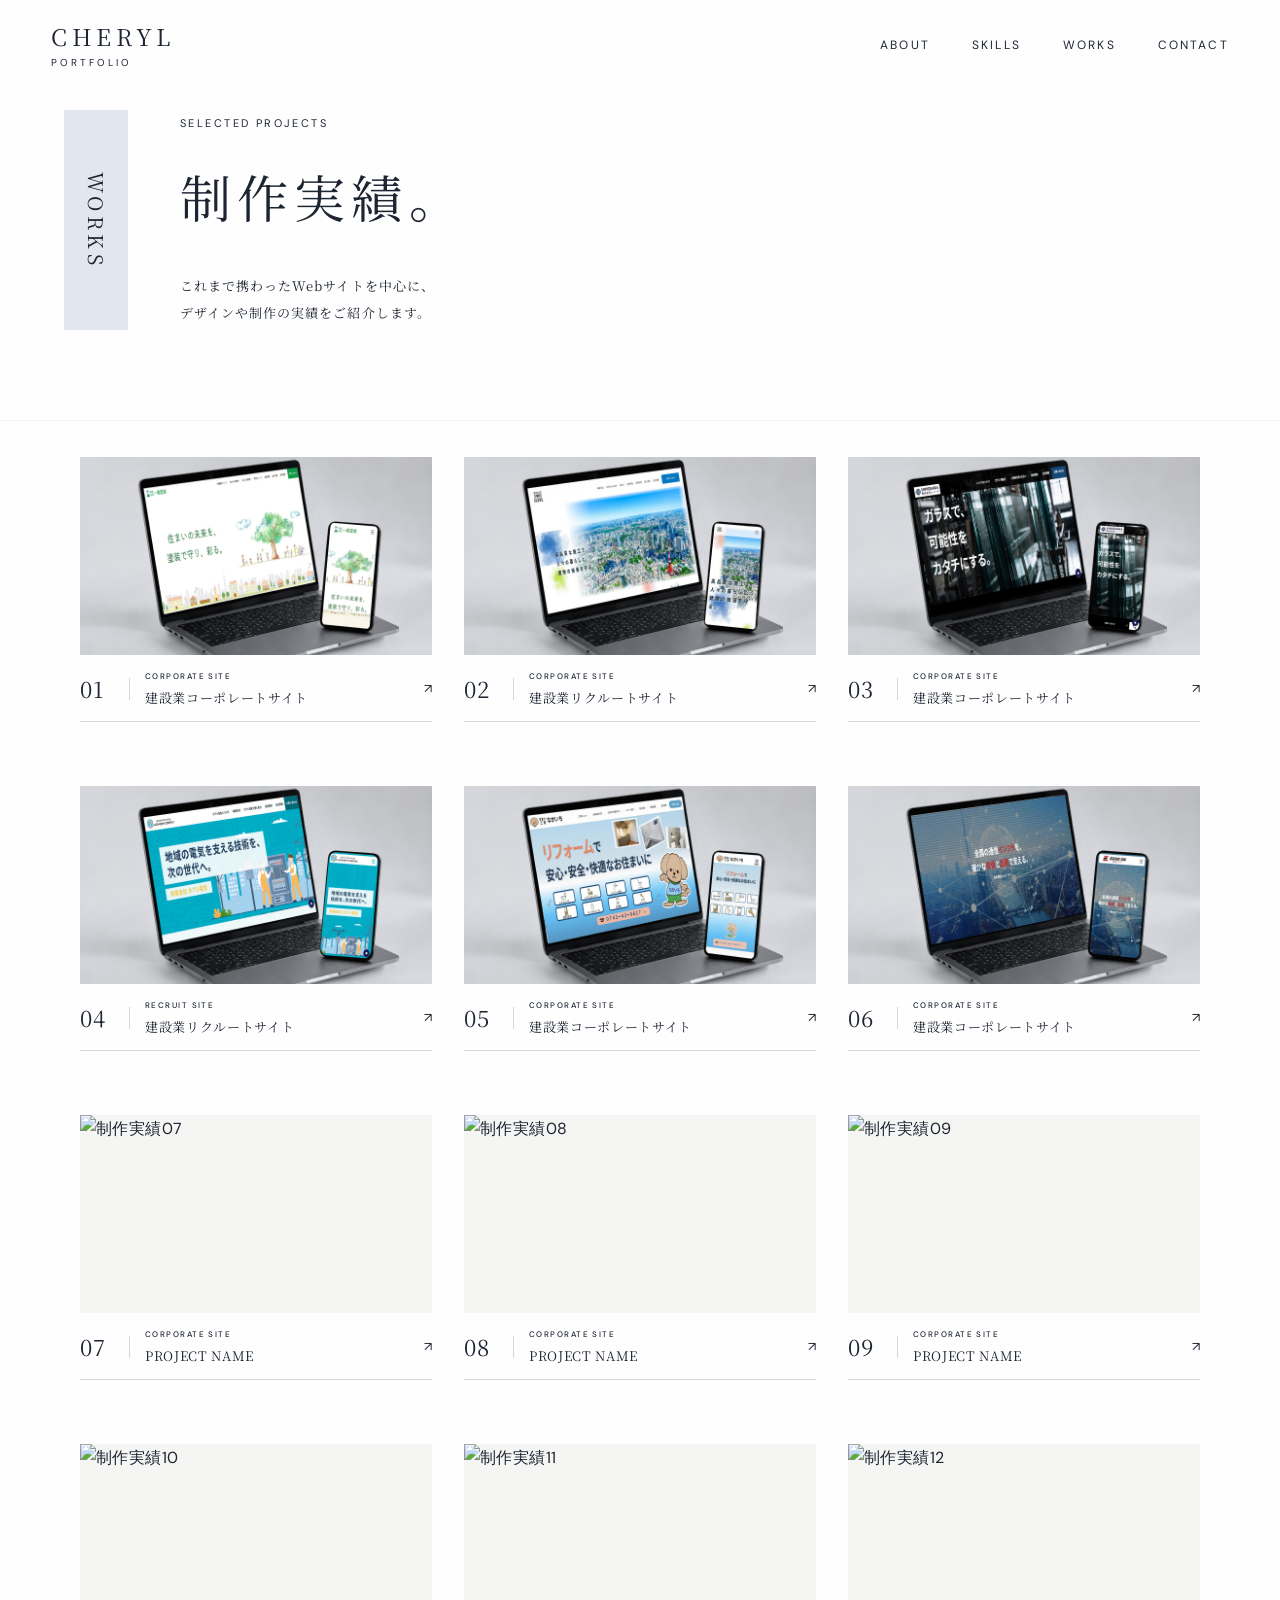
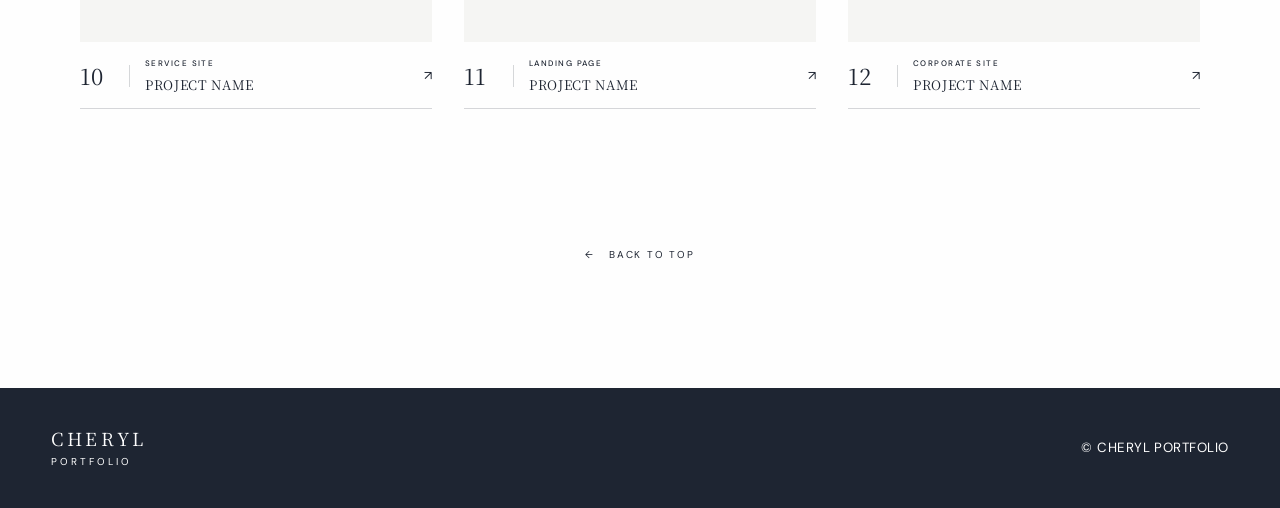
==== commit ae9b0653: "Update portfolio" ====
--- a/works.html
+++ b/works.html
@@ -153,8 +153,8 @@
     <a class="archive-card" href="works/soken.html">
     <figure class="archive-card__image">
         <img
-        src="assets/projects/archive/work-05.svg"
-        alt="株式会社創建舎">
+        src="assets/images/works/nakaichi/works-nakaichi.jpg"
+        alt="nakaichi">
     </figure>
     <div class="archive-card__info">
         <span class="archive-card__number">
@@ -165,7 +165,7 @@
             CORPORATE SITE
         </span>
         <h2>
-            株式会社創建舎
+            建設業コーポレートサイト
         </h2>
         </div>
         <span class="archive-card__arrow">
@@ -174,11 +174,11 @@
         </div>
     </a>
     <!-- 06 -->
-    <a class="archive-card" href="works/gut.html">
-    <figure class="archive-card__image">
-        <img
-        src="assets/projects/archive/work-06.svg"
-        alt="株式会社グート">
+    <a class="archive-card" href="works/project-edge.html">
+    <figure class="archive-card__image">
+        <img
+        src="assets/images/works/edge/works-edge.jpg"
+        alt="edge">
     </figure>
     <div class="archive-card__info">
         <span class="archive-card__number">
@@ -186,10 +186,10 @@
         </span>
         <div class="archive-card__text">
         <span class="archive-card__category">
-            RECRUIT SITE
-        </span>
-        <h2>
-            株式会社グート
+            CORPORATE SITE
+        </span>
+        <h2>
+            建設業コーポレートサイト
         </h2>
         </div>
         <span class="archive-card__arrow">
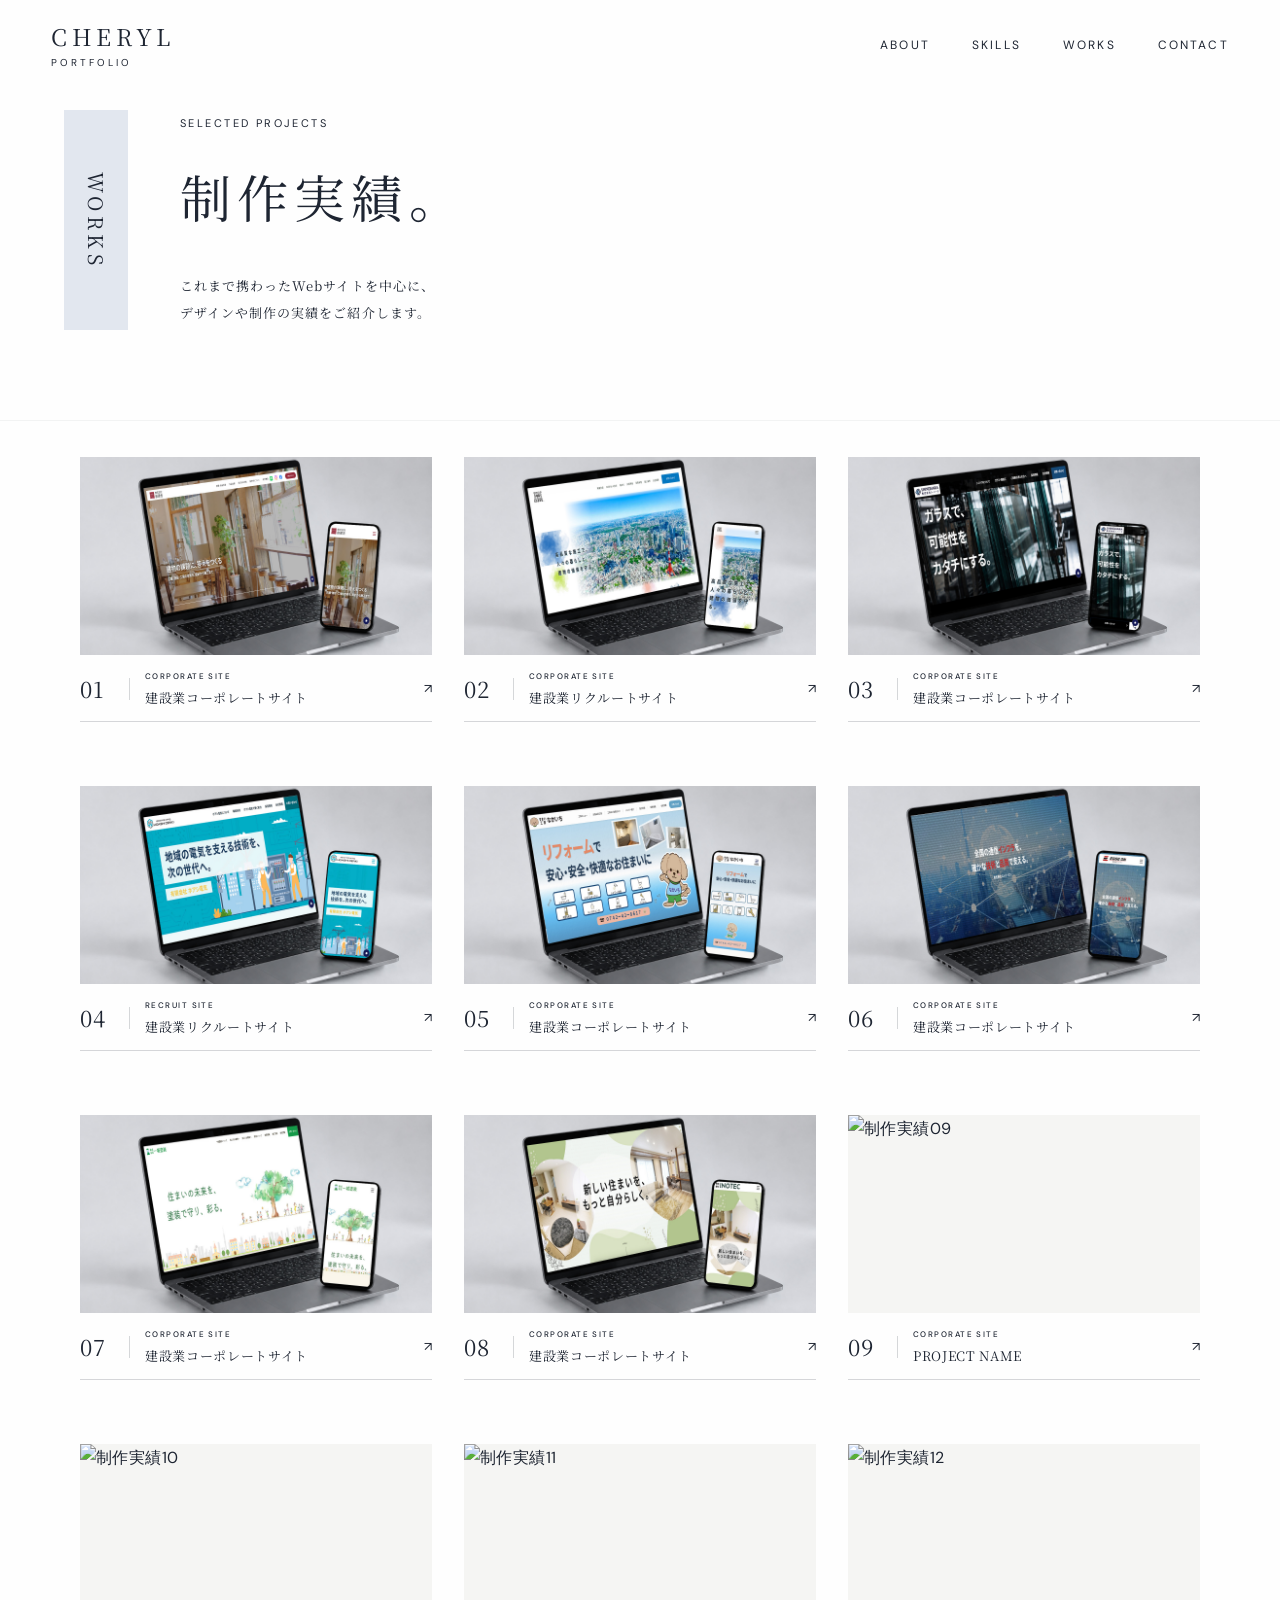
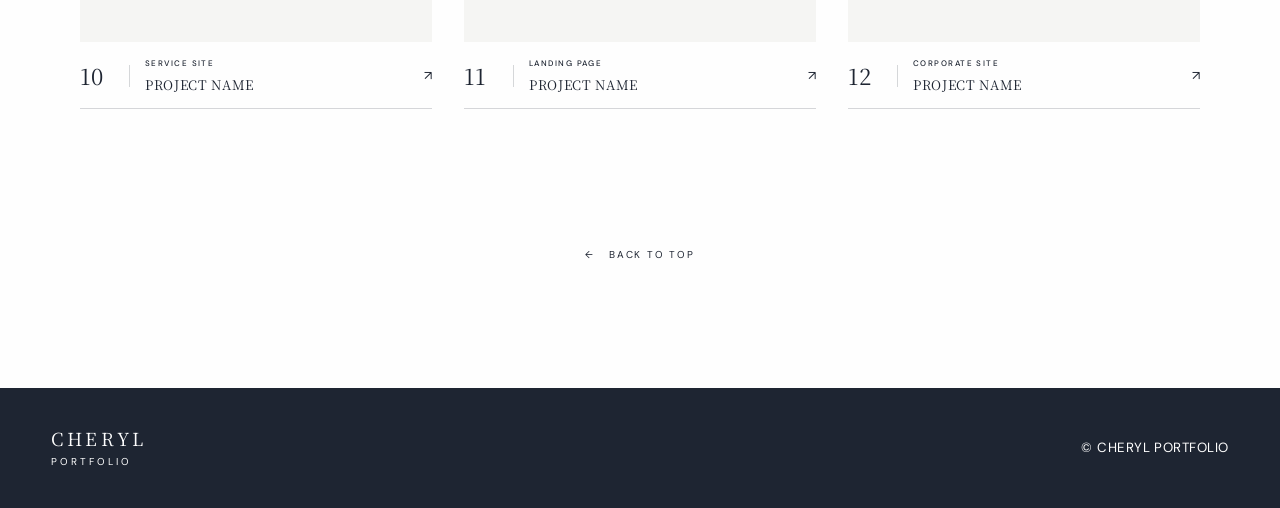
==== commit bbbde51a: "Update portfolio" ====
--- a/works.html
+++ b/works.html
@@ -53,11 +53,11 @@
 <div class="works-archive__grid">
 
     <!-- 01 -->
-    <a class="archive-card" href="works/project-ichijyou.html">
-    <figure class="archive-card__image">
-        <img
-        src="assets/images/works/ichijyou/works-ichjyou.jpg"
-        alt="一城塗装">
+    <a class="archive-card" href="works/project-soukensya.html">
+    <figure class="archive-card__image">
+        <img
+        src="assets/images/works/soukensya/works-soukensya.jpg"
+        alt="創建舎">
     </figure>
     <div class="archive-card__info">
         <span class="archive-card__number">
@@ -150,7 +150,7 @@
         </div>
     </a>
     <!-- 05 -->
-    <a class="archive-card" href="works/soken.html">
+    <a class="archive-card" href="works/project-nakaichi.html">
     <figure class="archive-card__image">
         <img
         src="assets/images/works/nakaichi/works-nakaichi.jpg"
@@ -199,10 +199,10 @@
 
     </a>
     <!-- 07 -->
-    <a class="archive-card" href="works/project-template.html">
-    <figure class="archive-card__image">
-        <img
-        src="assets/projects/archive/work-07.svg"
+    <a class="archive-card" href="works/project-ichijyou.html">
+    <figure class="archive-card__image">
+        <img
+        src="assets/images/works/ichijyou/works-ichjyou.jpg"
         alt="制作実績07">
     </figure>
     <div class="archive-card__info">
@@ -215,7 +215,7 @@
             CORPORATE SITE
         </span>
         <h2>
-            PROJECT NAME
+            建設業コーポレートサイト
         </h2>
         </div>
         <span class="archive-card__arrow">
@@ -224,10 +224,10 @@
         </div>
     </a>
     <!-- 08 -->
-    <a class="archive-card" href="works/project-template.html">
-    <figure class="archive-card__image">
-        <img
-        src="assets/projects/archive/work-08.svg"
+    <a class="archive-card" href="works/project-inotec.html">
+    <figure class="archive-card__image">
+        <img
+        src="assets/images/works/inotec/works-inotec.jpg"
         alt="制作実績08">
     </figure>
     <div class="archive-card__info">
@@ -239,7 +239,7 @@
             CORPORATE SITE
         </span>
         <h2>
-            PROJECT NAME
+            建設業コーポレートサイト
         </h2>
         </div>
         <span class="archive-card__arrow">
--- a/style.css
+++ b/style.css
@@ -89,18 +89,24 @@
     background:currentColor;
     transition:.3s}
 .nav a:hover::after{width:100%}
+
+
 .mv{min-height:760px;
     height:100vh;
     position:relative;
     overflow:hidden;
-    background:var(--white)}
+    background:var(--white)
+}
 .mv__image-wrap{
     position:absolute;
     right:0;
-    top:0;width:74%;height:100%}
+    top:0;width:74%;height:100%
+}
 .mv__image{
     height:100%;
-    object-fit:cover}
+    margin-top:30px;
+    object-fit:cover
+}
 .mv__copy-panel{
     position:absolute;
     left:11.5%;
@@ -112,14 +118,17 @@
     z-index:3;
     display:flex;
     gap:28px;
-    justify-content:center}
+    justify-content:center
+}
 .vertical-text{writing-mode:vertical-rl;
-    text-orientation:mixed}
+    text-orientation:mixed
+}
 .mv__title{font-family:var(--serif);
     font-size:50px;
     font-weight:500;
     line-height:1.55;
-    letter-spacing:.08em}
+    letter-spacing:.08em
+}
 .mv__eyebrow{font-family:var(--serif);
     font-size:15px;
     letter-spacing:.15em;padding-top:70px}
@@ -129,22 +138,34 @@
     width:190px;
     height:190px;
     z-index:4;
-    animation:rotateCircle 18s linear infinite}
+    animation:rotateCircle 18s linear infinite
+}
 .mv__circle svg{
     width:100%;
-    height:100%}
+    height:100%
+}
 .mv__circle text{font-family:var(--sans);
     font-size:11px;
     letter-spacing:2.8px;
-    fill:var(--white)}
+    fill:var(--white)
+}
 @keyframes rotateCircle{to{transform:rotate(360deg)}}
 .mv__index{
     position:absolute;
-    left:4.8%;bottom:13%;display:flex;flex-direction:column;align-items:center;gap:10px;font-size:12px}
+    left:4.8%;
+    bottom:13%;
+    display:flex;
+    flex-direction:column;
+    align-items:center;
+    gap:10px;
+    font-size:12px
+}
 .mv__index i{
     width:1px;
     height:42px;
-    background:var(--ink)}
+    background:var(--ink)
+}
+
 .scroll{
     position:absolute;
     right:4.5%;
@@ -1163,3 +1184,27 @@
   }
 
 }
+/* =====================================
+  SP MV - 画像の右側を表示
+===================================== */
+
+@media (max-width: 680px) {
+
+  .mv__image-wrap {
+    width: 100%;
+    height: 100%;
+  }
+
+  .mv__image {
+    width: 100%;
+    height: 100%;
+    margin-top: 0;
+
+    object-fit: cover;
+
+    /* 画像の右側を優先して表示 */
+    object-position: 85% center;
+  }
+
+}
+/* 最終はここ */
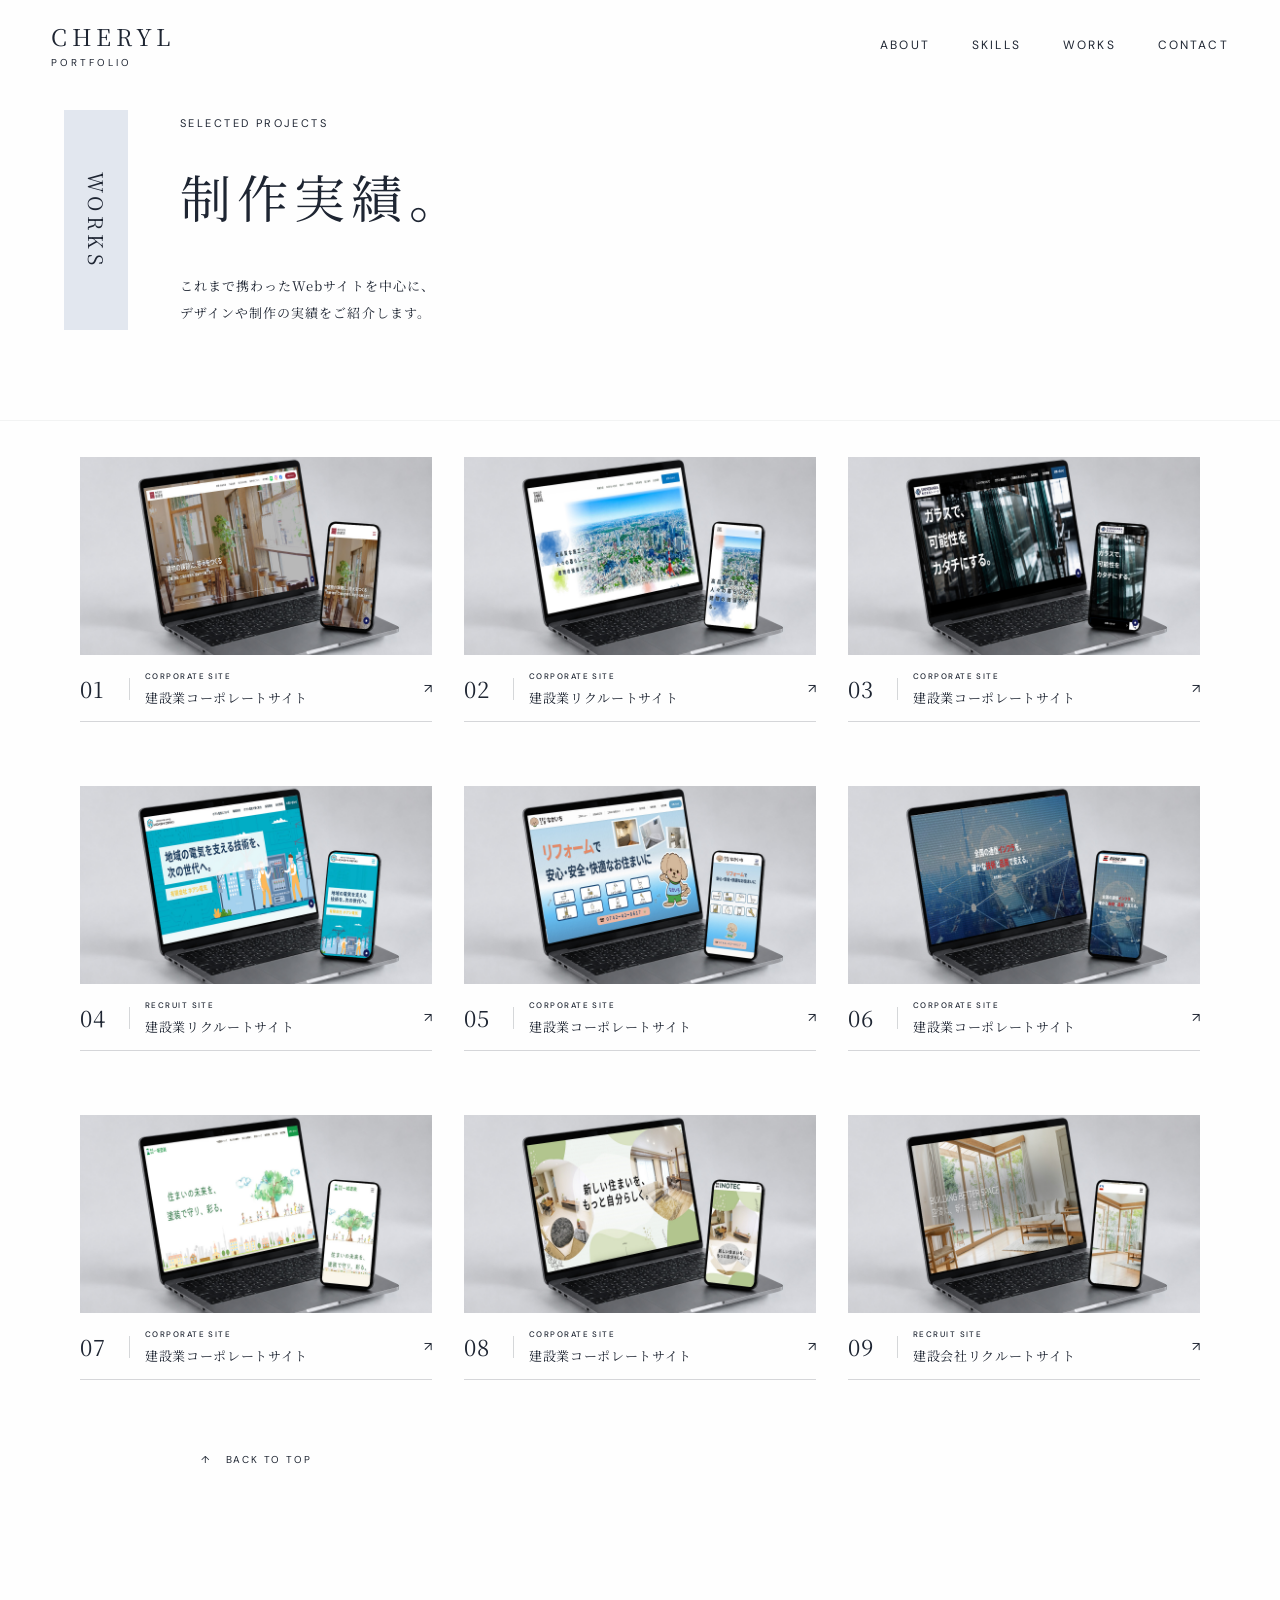
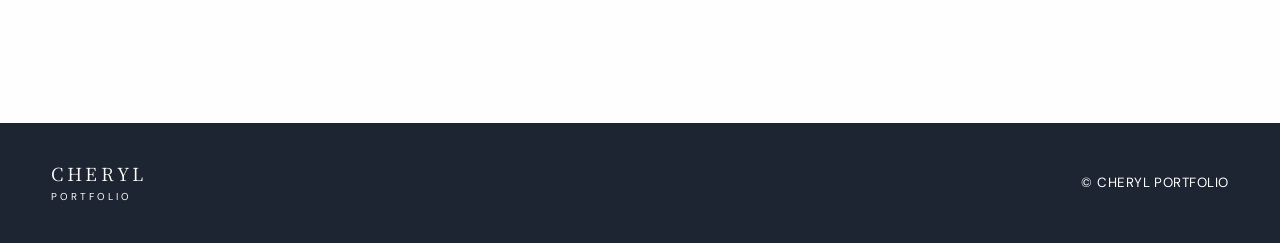
==== commit a303b71b: "Update portfolio" ====
--- a/works.html
+++ b/works.html
@@ -248,10 +248,10 @@
         </div>
     </a>
     <!-- 09 -->
-    <a class="archive-card" href="works/project-template.html">
-    <figure class="archive-card__image">
-        <img
-        src="assets/projects/archive/work-09.svg"
+    <a class="archive-card" href="works/project-legolith.html">
+    <figure class="archive-card__image">
+        <img
+        src="assets/images/works/legolith/works-legolith.jpg"
         alt="制作実績09">
     </figure>
     <div class="archive-card__info">
@@ -260,10 +260,10 @@
         </span>
         <div class="archive-card__text">
         <span class="archive-card__category">
-            CORPORATE SITE
-        </span>
-        <h2>
-            PROJECT NAME
+            RECRUIT SITE
+        </span>
+        <h2>
+            建設会社リクルートサイト
         </h2>
         </div>
         <span class="archive-card__arrow">
@@ -272,7 +272,7 @@
         </div>
     </a>
     <!-- 10 -->
-    <a class="archive-card" href="works/project-template.html">
+    <!-- <a class="archive-card" href="works/project-template.html">
     <figure class="archive-card__image">
         <img
         src="assets/projects/archive/work-10.svg"
@@ -294,9 +294,9 @@
             ↗
         </span>
         </div>
-    </a>
+    </a> -->
     <!-- 11 -->
-    <a class="archive-card" href="works/project-template.html">
+    <!-- <a class="archive-card" href="works/project-template.html">
     <figure class="archive-card__image">
         <img
         src="assets/projects/archive/work-11.svg"
@@ -318,9 +318,9 @@
             ↗
         </span>
         </div>
-    </a>
+    </a> -->
     <!-- 12 -->
-    <a class="archive-card" href="works/project-template.html">
+    <!-- <a class="archive-card" href="works/project-template.html">
     <figure class="archive-card__image">
         <img
         src="assets/projects/archive/work-12.svg"
@@ -344,12 +344,12 @@
         </div>
     </a>
 </div>
-</section>
+</section> -->
 
     <!-- BACK -->
     <div class="works-page__back">
     <a href="index.html#works">
-        <span>←</span>
+        <span>↑</span>
         BACK TO TOP
     </a>
     </div>
